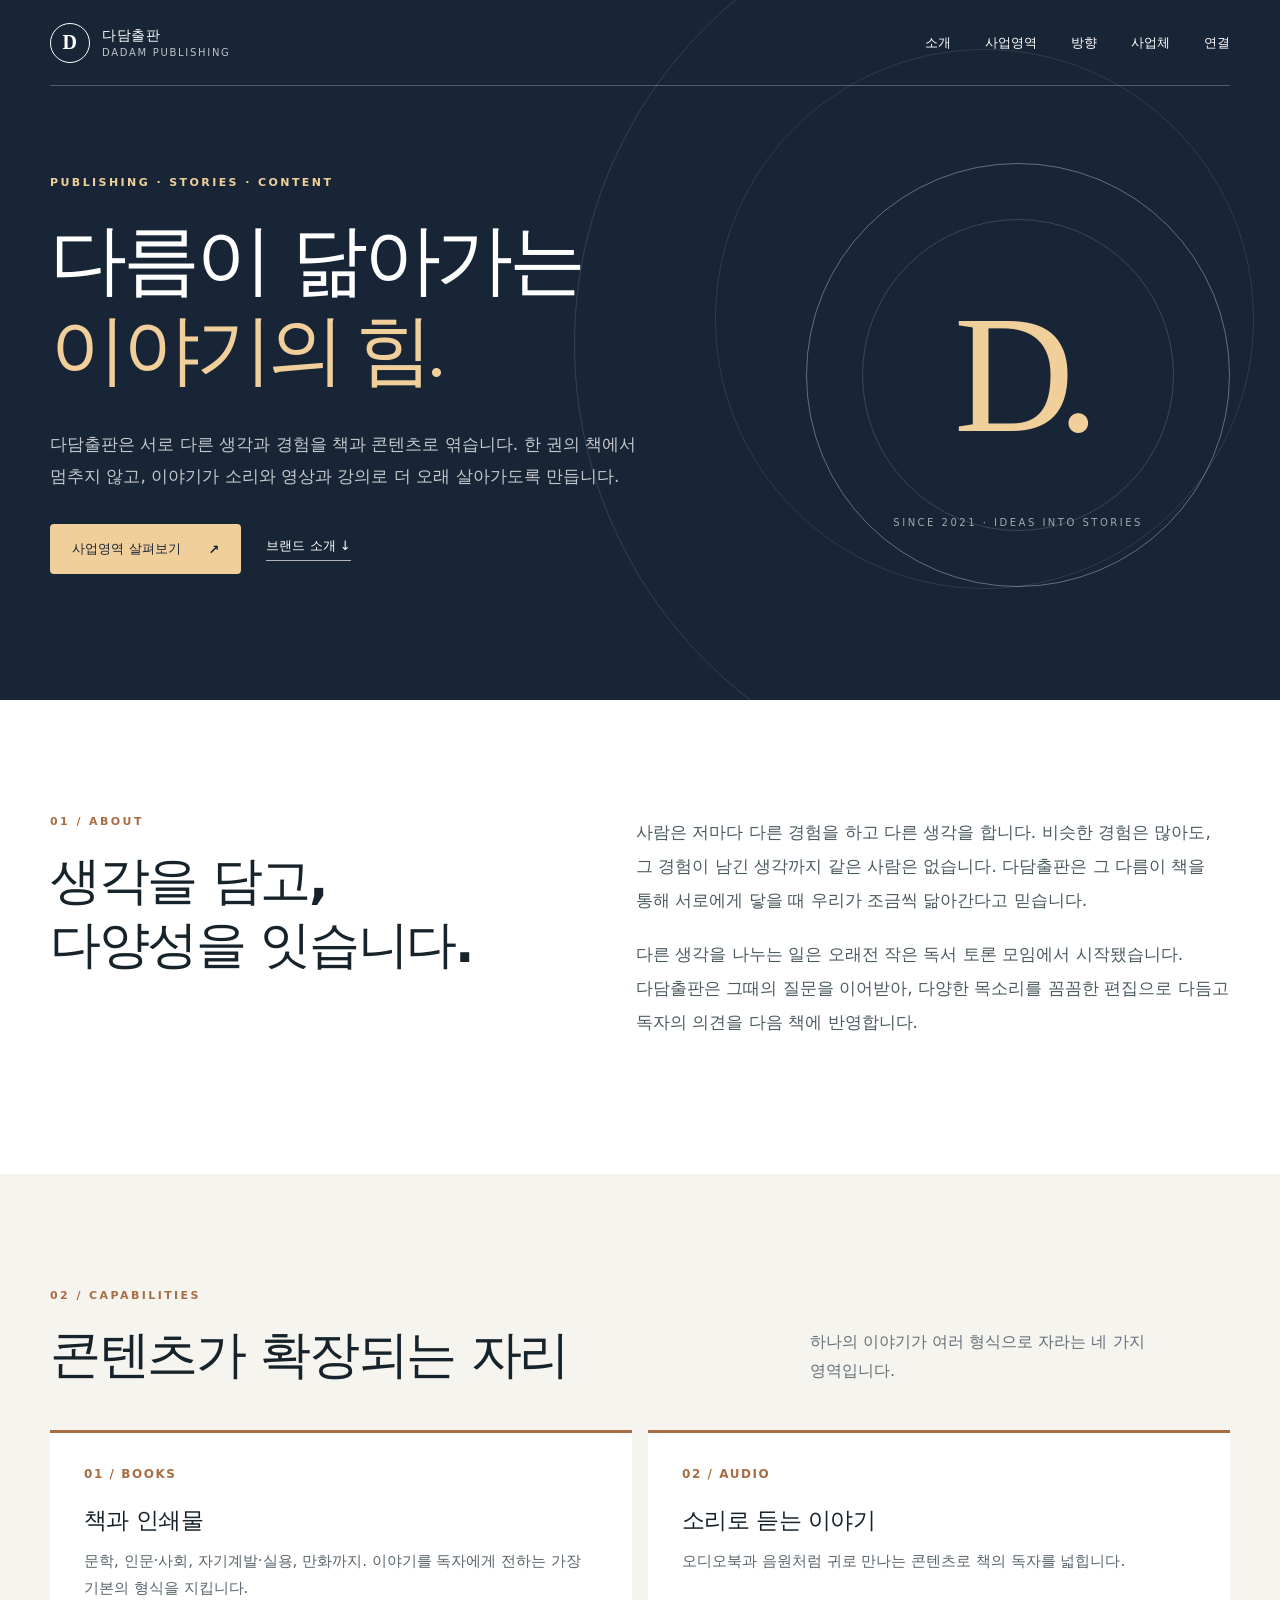
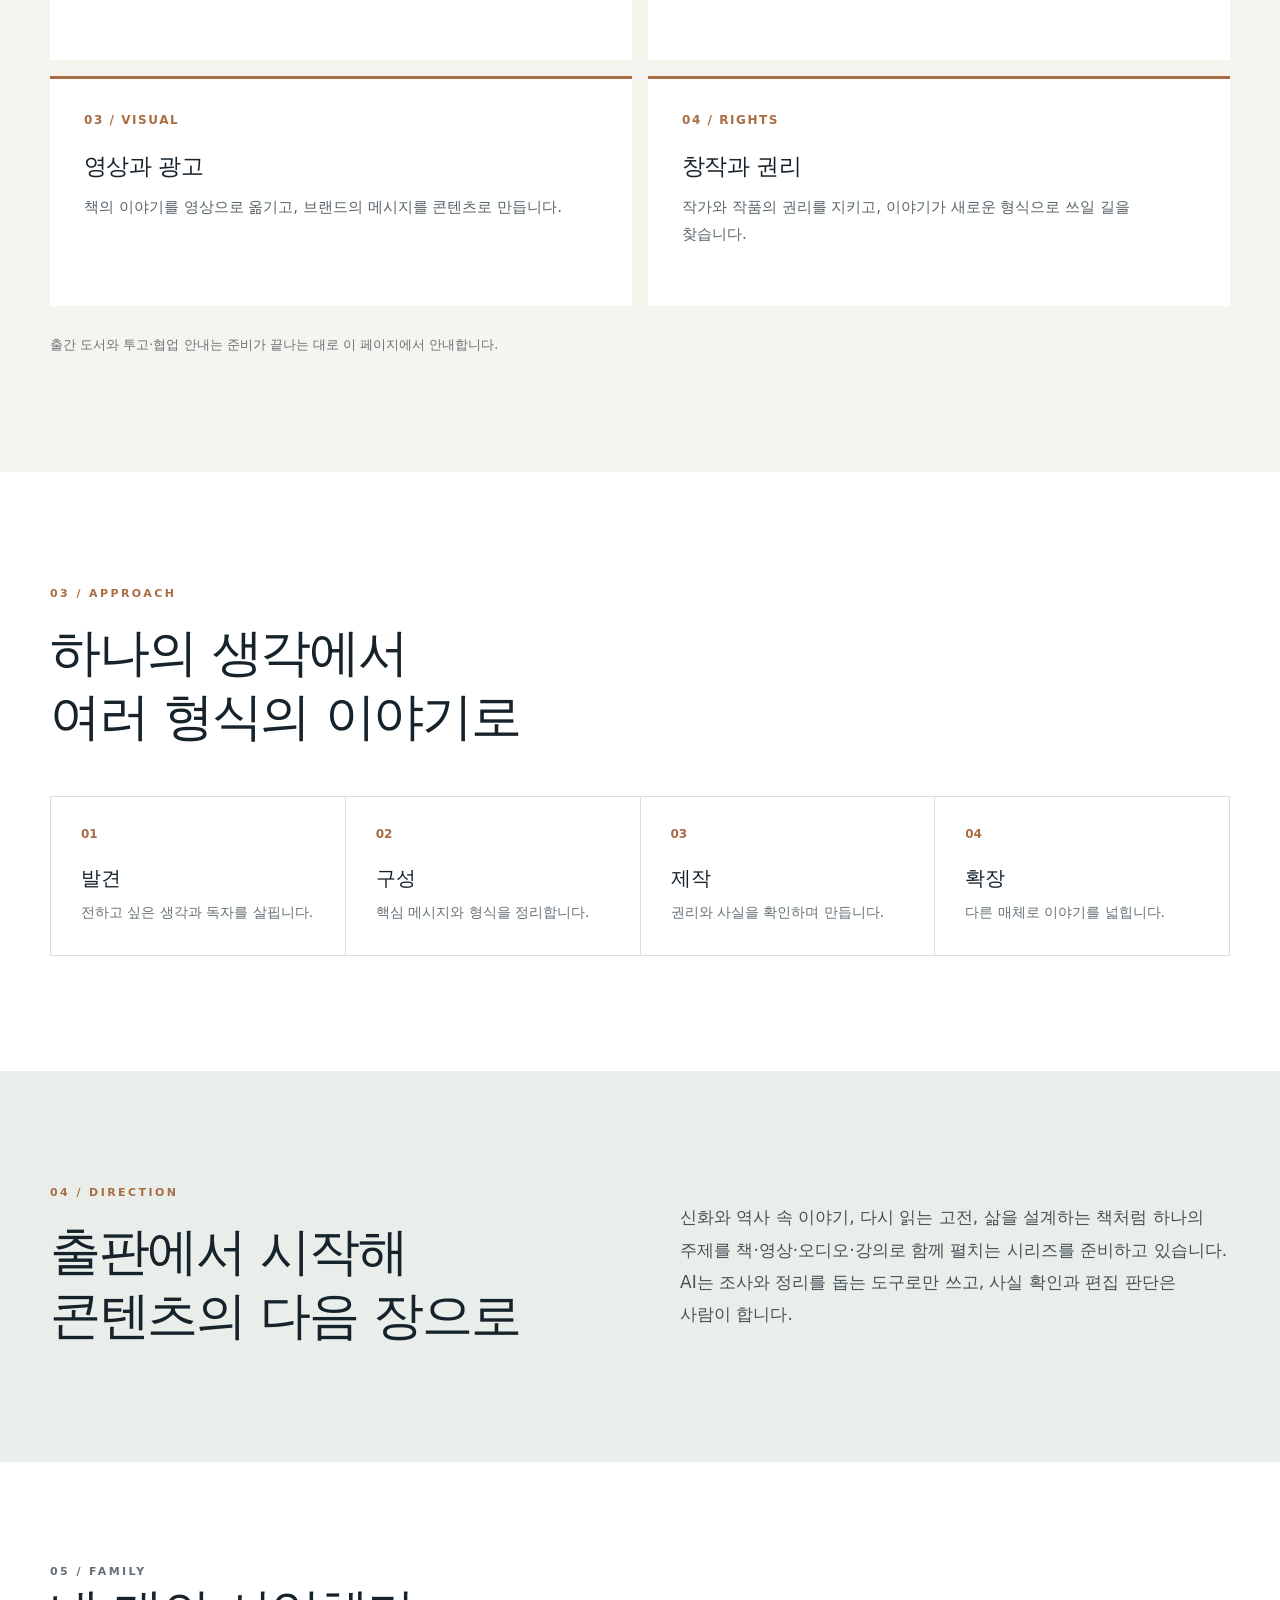
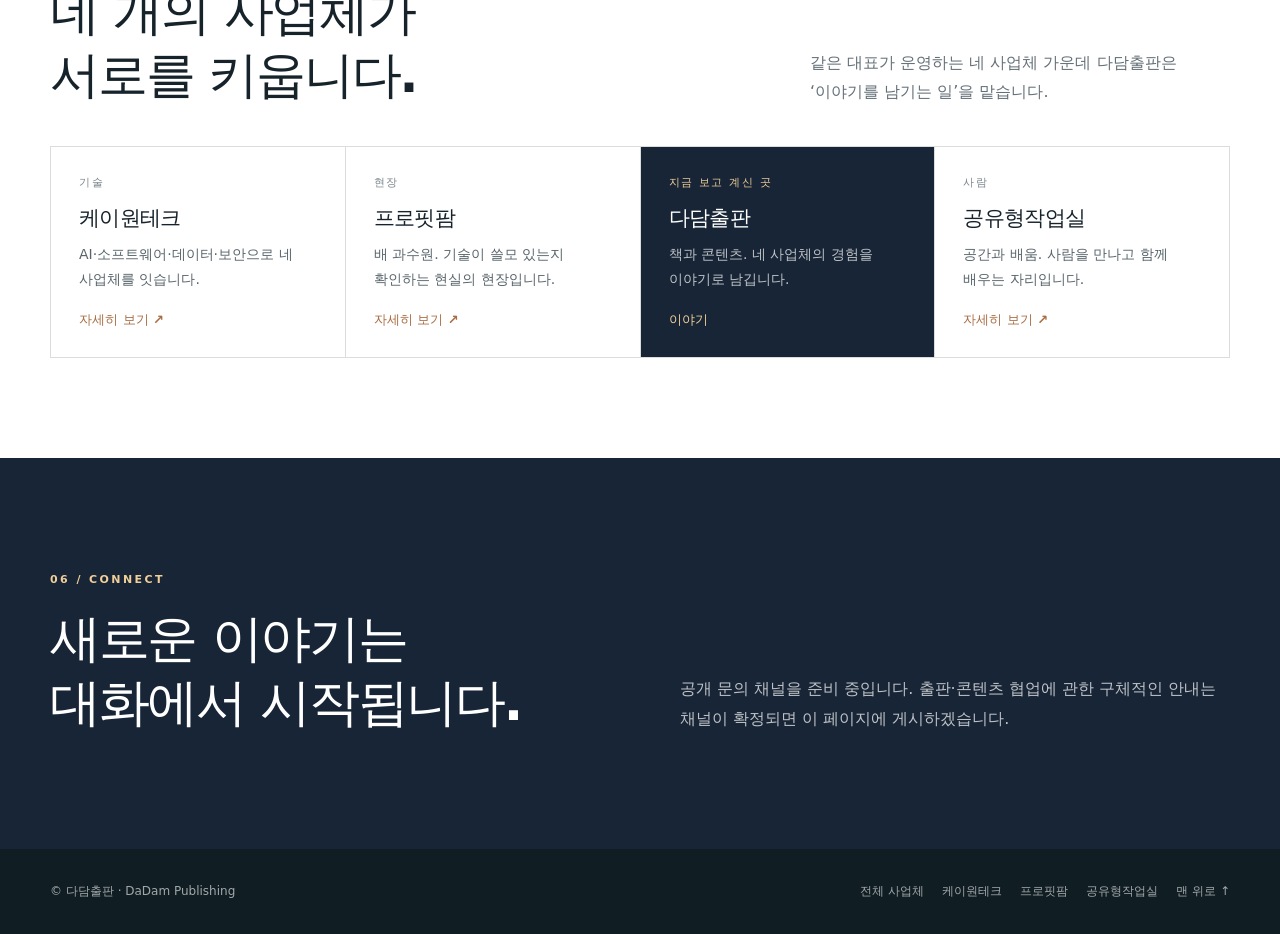
==== dadam-publishing/index.html @ c3b6c8d9 "Add four business one-pages under user site Co-Authored-By: Claude Opus 5.5 <noreply@anthropic.com>" ====
<!doctype html>
<html lang="ko">
<head>
  <meta charset="utf-8"><meta name="viewport" content="width=device-width,initial-scale=1">
  <meta name="theme-color" content="#172536"><meta name="description" content="다담출판은 ‘다름이 닮아가다’를 모토로 서로 다른 생각과 경험을 책과 콘텐츠로 엮는 출판 브랜드입니다.">
  <meta property="og:type" content="website"><meta property="og:title" content="다담출판 | DaDam Publishing"><meta property="og:description" content="다름이 닮아가다. 생각과 이야기를 콘텐츠로 연결합니다.">
  <title>다담출판 | DaDam Publishing</title><link rel="icon" href="/assets/favicon.svg" type="image/svg+xml"><link rel="stylesheet" href="/assets/brands.css"><link rel="stylesheet" href="/assets/sections.css"><script src="/assets/brands.js" defer></script>
</head>
<body class="dadam">
  <a class="skip" href="#main">본문으로 바로가기</a>
  <header class="site-header"><div class="shell nav-wrap"><a class="brand" href="#top" aria-label="다담출판 처음으로"><span class="brand-symbol" aria-hidden="true">D</span><span>다담출판<small>DADAM PUBLISHING</small></span></a><button class="menu-toggle" type="button" aria-controls="nav" aria-expanded="false" aria-label="메뉴 열기"><span></span><span></span><span></span></button><nav class="nav" id="nav" aria-label="주 메뉴"><a href="#about">소개</a><a href="#work">사업영역</a><a href="#direction">방향</a><a href="#family">사업체</a><a href="#contact">연결</a></nav></div></header>
  <main id="main">
    <section class="hero" id="top"><div class="shell hero-inner"><div><p class="eyebrow">PUBLISHING · STORIES · CONTENT</p><h1>다름이 닮아가는<br><em>이야기의 힘.</em></h1><p class="hero-lead">다담출판은 서로 다른 생각과 경험을 책과 콘텐츠로 엮습니다. 한 권의 책에서 멈추지 않고, 이야기가 소리와 영상과 강의로 더 오래 살아가도록 만듭니다.</p><div class="hero-actions"><a class="button" href="#work">사업영역 살펴보기 <span aria-hidden="true">↗</span></a><a class="quiet-link" href="#about">브랜드 소개 ↓</a></div></div><div class="hero-art" aria-hidden="true"><strong>D.</strong><span>SINCE 2021 · IDEAS INTO STORIES</span></div></div></section>
    <section class="section about" id="about"><div class="shell about-layout"><div><p class="section-label">01 / ABOUT</p><h2>생각을 담고,<br>다양성을 잇습니다.</h2></div><div class="about-copy"><p>사람은 저마다 다른 경험을 하고 다른 생각을 합니다. 비슷한 경험은 많아도, 그 경험이 남긴 생각까지 같은 사람은 없습니다. 다담출판은 그 <strong>다름</strong>이 책을 통해 서로에게 닿을 때 우리가 조금씩 <strong>닮아간다</strong>고 믿습니다.</p><p>다른 생각을 나누는 일은 오래전 작은 독서 토론 모임에서 시작됐습니다. 다담출판은 그때의 질문을 이어받아, 다양한 목소리를 꼼꼼한 편집으로 다듬고 독자의 의견을 다음 책에 반영합니다.</p></div></div></section>
    <section class="section capabilities" id="work"><div class="shell"><div class="section-head"><div><p class="section-label">02 / CAPABILITIES</p><h2>콘텐츠가 확장되는 자리</h2></div><p>하나의 이야기가 여러 형식으로 자라는 네 가지 영역입니다.</p></div><div class="card-grid"><article class="card"><span>01 / BOOKS</span><h3>책과 인쇄물</h3><p>문학, 인문·사회, 자기계발·실용, 만화까지. 이야기를 독자에게 전하는 가장 기본의 형식을 지킵니다.</p></article><article class="card"><span>02 / AUDIO</span><h3>소리로 듣는 이야기</h3><p>오디오북과 음원처럼 귀로 만나는 콘텐츠로 책의 독자를 넓힙니다.</p></article><article class="card"><span>03 / VISUAL</span><h3>영상과 광고</h3><p>책의 이야기를 영상으로 옮기고, 브랜드의 메시지를 콘텐츠로 만듭니다.</p></article><article class="card"><span>04 / RIGHTS</span><h3>창작과 권리</h3><p>작가와 작품의 권리를 지키고, 이야기가 새로운 형식으로 쓰일 길을 찾습니다.</p></article></div><p class="note">출간 도서와 투고·협업 안내는 준비가 끝나는 대로 이 페이지에서 안내합니다.</p></div></section>
    <section class="section process"><div class="shell"><p class="section-label">03 / APPROACH</p><h2>하나의 생각에서<br>여러 형식의 이야기로</h2><div class="process-grid"><div><b>01</b><strong>발견</strong><p>전하고 싶은 생각과 독자를 살핍니다.</p></div><div><b>02</b><strong>구성</strong><p>핵심 메시지와 형식을 정리합니다.</p></div><div><b>03</b><strong>제작</strong><p>권리와 사실을 확인하며 만듭니다.</p></div><div><b>04</b><strong>확장</strong><p>다른 매체로 이야기를 넓힙니다.</p></div></div></div></section>
    <section class="section future" id="direction"><div class="shell future-layout"><div><p class="section-label">04 / DIRECTION</p><h2>출판에서 시작해<br>콘텐츠의 다음 장으로</h2></div><p>신화와 역사 속 이야기, 다시 읽는 고전, 삶을 설계하는 책처럼 하나의 주제를 책·영상·오디오·강의로 함께 펼치는 시리즈를 준비하고 있습니다. AI는 조사와 정리를 돕는 도구로만 쓰고, 사실 확인과 편집 판단은 사람이 합니다.</p></div></section>
    <section class="family" id="family"><div class="shell"><div class="family-head"><div><p class="family-label">05 / FAMILY</p><h2>네 개의 사업체가<br>서로를 키웁니다.</h2></div><p>같은 대표가 운영하는 네 사업체 가운데 다담출판은 ‘이야기를 남기는 일’을 맡습니다.</p></div><div class="family-grid"><a class="family-card" href="/k-won-technologies/"><small>기술</small><strong>케이원테크</strong><span>AI·소프트웨어·데이터·보안으로 네 사업체를 잇습니다.</span><em>자세히 보기 ↗</em></a><a class="family-card" href="/pro-fit-farm/"><small>현장</small><strong>프로핏팜</strong><span>배 과수원. 기술이 쓸모 있는지 확인하는 현실의 현장입니다.</span><em>자세히 보기 ↗</em></a><div class="family-card here"><small>지금 보고 계신 곳</small><strong>다담출판</strong><span>책과 콘텐츠. 네 사업체의 경험을 이야기로 남깁니다.</span><em>이야기</em></div><a class="family-card" href="/shared-studio/"><small>사람</small><strong>공유형작업실</strong><span>공간과 배움. 사람을 만나고 함께 배우는 자리입니다.</span><em>자세히 보기 ↗</em></a></div></div></section>
    <section class="section contact" id="contact"><div class="shell contact-layout"><div><p class="section-label">06 / CONNECT</p><h2>새로운 이야기는<br>대화에서 시작됩니다.</h2></div><p>공개 문의 채널을 준비 중입니다. 출판·콘텐츠 협업에 관한 구체적인 안내는 채널이 확정되면 이 페이지에 게시하겠습니다.</p></div></section>
  </main>
  <footer class="site-footer"><div class="shell footer-layout"><span>© 다담출판 · DaDam Publishing</span><nav class="footer-links" aria-label="사업체 페이지"><a href="/">전체 사업체</a><a href="/k-won-technologies/">케이원테크</a><a href="/pro-fit-farm/">프로핏팜</a><a href="/shared-studio/">공유형작업실</a><a href="#top">맨 위로 ↑</a></nav></div></footer>
</body></html>
---- assets/brands.css ----
:root{font-family:"Pretendard","Noto Sans KR","Apple SD Gothic Neo",system-ui,sans-serif;color:#17232b;background:#f6f4ef;font-synthesis:none}*{box-sizing:border-box}html{scroll-behavior:smooth}body{margin:0;word-break:keep-all}a{color:inherit;text-decoration:none}button{font:inherit}.shell{width:min(1180px,calc(100% - 48px));margin:auto}.skip{position:absolute;left:12px;top:-60px;background:#fff;padding:10px;z-index:99}.skip:focus{top:12px}.site-header{position:absolute;z-index:10;inset:0 0 auto;color:#fff}.nav-wrap{height:86px;border-bottom:1px solid #ffffff40;display:flex;align-items:center;justify-content:space-between}.brand{display:flex;align-items:center;gap:12px;font-size:14px;font-weight:800;letter-spacing:.04em}.brand-symbol{width:40px;height:40px;border:1px solid currentColor;border-radius:50%;display:grid;place-items:center;font-family:Georgia,serif;font-size:20px}.brand small{display:block;font-size:10px;font-weight:500;letter-spacing:.17em;opacity:.72;margin-top:2px}.nav{display:flex;gap:34px;align-items:center;font-size:13px}.nav a{transition:opacity .2s}.nav a:hover{opacity:.64}.menu-toggle{display:none;border:1px solid #ffffff77;background:transparent;color:inherit;border-radius:50%;width:42px;height:42px;cursor:pointer}.menu-toggle span{display:block;width:18px;height:1px;margin:5px auto;background:currentColor}.hero{background:var(--dark);color:#fff;min-height:700px;position:relative;overflow:hidden}.hero:after{content:"";position:absolute;right:-15%;top:-15%;width:70vw;height:70vw;max-width:920px;max-height:920px;border:1px solid #ffffff20;border-radius:50%;pointer-events:none}.hero:before{content:"";position:absolute;right:2%;top:7%;width:42vw;height:42vw;max-width:570px;max-height:570px;border:1px solid #ffffff1a;border-radius:50%;pointer-events:none}.hero-inner{position:relative;z-index:1;min-height:700px;display:grid;grid-template-columns:1.25fr .75fr;gap:50px;align-items:center;padding:135px 0 85px}.eyebrow,.section-label{font-size:11px;letter-spacing:.22em;font-weight:800;text-transform:uppercase}.eyebrow{color:var(--accent);margin:0 0 26px}.hero h1{font-size:clamp(46px,6vw,84px);line-height:1.17;letter-spacing:-.055em;margin:0;max-width:860px}.hero h1 em{font-family:Georgia,serif;font-weight:400;font-style:italic;color:var(--accent)}.hero-lead{font-size:17px;line-height:1.9;max-width:620px;color:#ffffffbf;margin:32px 0}.hero-actions{display:flex;gap:25px;align-items:center;flex-wrap:wrap}.button{display:inline-flex;align-items:center;justify-content:center;gap:28px;padding:16px 22px;background:var(--accent);color:var(--dark);font-size:13px;font-weight:800;border-radius:4px}.button:hover{filter:brightness(.94)}.quiet-link{font-size:13px;border-bottom:1px solid #ffffffaa;padding-bottom:5px}.hero-art{aspect-ratio:1;max-width:440px;width:100%;border:1px solid #ffffff55;border-radius:50%;display:grid;place-items:center;position:relative;margin:auto}.hero-art:before{content:"";position:absolute;inset:13%;border:1px solid #ffffff28;border-radius:50%}.hero-art strong{font-family:Georgia,serif;font-size:clamp(78px,13vw,170px);font-weight:400;line-height:1;color:var(--accent);letter-spacing:-.1em}.hero-art span{position:absolute;bottom:13%;font-size:10px;letter-spacing:.25em;color:#ffffff99}.section{padding:115px 0}.section-label{color:var(--tone);margin:0 0 20px}.section h2{font-size:clamp(34px,4vw,54px);line-height:1.25;letter-spacing:-.045em;margin:0}.section-lead{font-size:18px;line-height:1.9;color:#47545b;max-width:760px}.about{background:#fff}.about-layout{display:grid;grid-template-columns:.9fr 1.1fr;gap:100px}.about-copy p{font-size:17px;line-height:2;color:#4c5b60;margin:0 0 20px}.capabilities{background:#f6f4ef}.section-head{display:flex;align-items:end;justify-content:space-between;gap:40px;margin-bottom:44px}.section-head>p{max-width:420px;line-height:1.8;color:#647077;margin:0}.card-grid{display:grid;grid-template-columns:repeat(2,1fr);gap:16px}.card{background:#fff;padding:34px;min-height:230px;border-top:3px solid var(--tone);display:flex;flex-direction:column}.card span{color:var(--tone);font-size:12px;letter-spacing:.13em;font-weight:800}.card h3{font-size:23px;letter-spacing:-.03em;margin:24px 0 12px}.card p{font-size:15px;line-height:1.8;color:#59656b;margin:0}.note{font-size:13px;line-height:1.75;color:#667278;margin:28px 0 0}.process{background:#fff}.process-grid{display:grid;grid-template-columns:repeat(4,1fr);gap:1px;background:#d9dedb;border:1px solid #d9dedb;margin-top:48px}.process-grid div{background:#fff;padding:30px;min-height:155px}.process-grid b{display:block;color:var(--tone);font-size:12px;margin-bottom:24px}.process-grid strong{font-size:20px}.process-grid p{color:#667278;font-size:14px;line-height:1.7;margin:9px 0 0}.future{background:#e9eeea}.future-layout{display:grid;grid-template-columns:1fr 1fr;gap:80px;align-items:center}.future p:last-child{font-size:17px;line-height:1.9;color:#465359;margin:0}.contact{background:var(--dark);color:#fff}.contact .section-label{color:var(--accent)}.contact-layout{display:grid;grid-template-columns:1fr 1fr;gap:80px;align-items:end}.contact p:last-child{font-size:16px;line-height:1.9;color:#ffffffb8;margin:0}.site-footer{background:#101e24;color:#ffffff9b;padding:34px 0;font-size:12px}.footer-layout{display:flex;justify-content:space-between;align-items:center;gap:25px}.footer-links{display:flex;gap:18px;flex-wrap:wrap}.footer-links a:hover{text-decoration:underline}.dadam{--dark:#172536;--accent:#f1cf9a;--tone:#a96d44}.studio{--dark:#173a39;--accent:#b9e9d8;--tone:#277e73}.farm{--dark:#253a25;--accent:#d8ef98;--tone:#60813b}@media(max-width:780px){.shell{width:min(100% - 36px,1180px)}.nav-wrap{height:72px}.menu-toggle{display:block}.nav{display:none;position:absolute;top:72px;left:0;right:0;background:var(--dark);padding:20px 18px 28px;flex-direction:column;align-items:stretch;gap:0;border-top:1px solid #ffffff40}.nav.open{display:flex}.nav a{padding:13px}.hero,.hero-inner{min-height:auto}.hero-inner{display:flex;flex-direction:column;align-items:stretch;gap:50px;padding:145px 0 80px}.hero-art{max-width:280px;margin:0 auto}.hero-art strong{font-size:110px}.section{padding:78px 0}.about-layout,.future-layout,.contact-layout{grid-template-columns:1fr;gap:32px}.section-head{display:block}.section-head>p{margin-top:18px}.process-grid{grid-template-columns:repeat(2,1fr)}.footer-layout{align-items:flex-start;flex-direction:column}}@media(max-width:520px){.hero h1{font-size:42px}.hero-lead{font-size:15px}.hero-art{max-width:210px}.hero-art strong{font-size:82px}.card-grid,.process-grid{grid-template-columns:1fr}.card{min-height:auto}.section h2{font-size:34px}.footer-links{gap:12px}}
---- assets/sections.css ----
/* 네 사업체 페이지 공통: '함께하는 사업체' 섹션 */
.family{background:#fff;padding:100px 0}
.family-head{display:flex;align-items:end;justify-content:space-between;gap:40px;margin-bottom:40px}
.family-head h2{font-size:clamp(32px,4vw,50px);line-height:1.25;letter-spacing:-.045em;margin:0}
.family-head p{max-width:420px;line-height:1.8;color:#647077;margin:0}
.family-label{font-size:11px;letter-spacing:.22em;font-weight:800;text-transform:uppercase;color:var(--tone);margin:0 0 20px}
.family-grid{display:grid;grid-template-columns:repeat(4,1fr);gap:1px;background:#d9dedb;border:1px solid #d9dedb}
.family-card{background:#fff;padding:28px;min-height:210px;display:flex;flex-direction:column;transition:background .2s}
a.family-card:hover{background:#f6f8f7}
.family-card small{font-size:11px;font-weight:800;letter-spacing:.14em;color:#7a868c}
.family-card strong{font-size:21px;letter-spacing:-.03em;margin:14px 0 10px}
.family-card span{font-size:14px;line-height:1.75;color:#59656b}
.family-card em{margin-top:auto;padding-top:18px;font-style:normal;font-size:13px;font-weight:700;color:var(--tone)}
.family-card.here{background:var(--dark);color:#fff}
.family-card.here span{color:#ffffffb8}
.family-card.here small,.family-card.here em{color:var(--accent)}
.k1{--dark:#081b2d;--accent:#bdf36b;--tone:#2f6f8f}
.k1 .family{background:#f5f7f5}
@media(max-width:980px){.family-grid{grid-template-columns:1fr 1fr}}
@media(max-width:780px){.family{padding:78px 0}.family-head{display:block}.family-head p{margin-top:18px}}
@media(max-width:520px){.family-grid{grid-template-columns:1fr}.family-card{min-height:auto}.family-head h2{font-size:32px}}
.hub{--dark:#101e24;--accent:#e9dcc0;--tone:#3e6470}
.hub .hero,.hub .hero-inner{min-height:620px}
.hub .family{padding-top:90px}
.hero-art span{max-width:72%;text-align:center;line-height:1.7}
@media(max-width:520px){.hero-art span{font-size:9px;letter-spacing:.18em}}
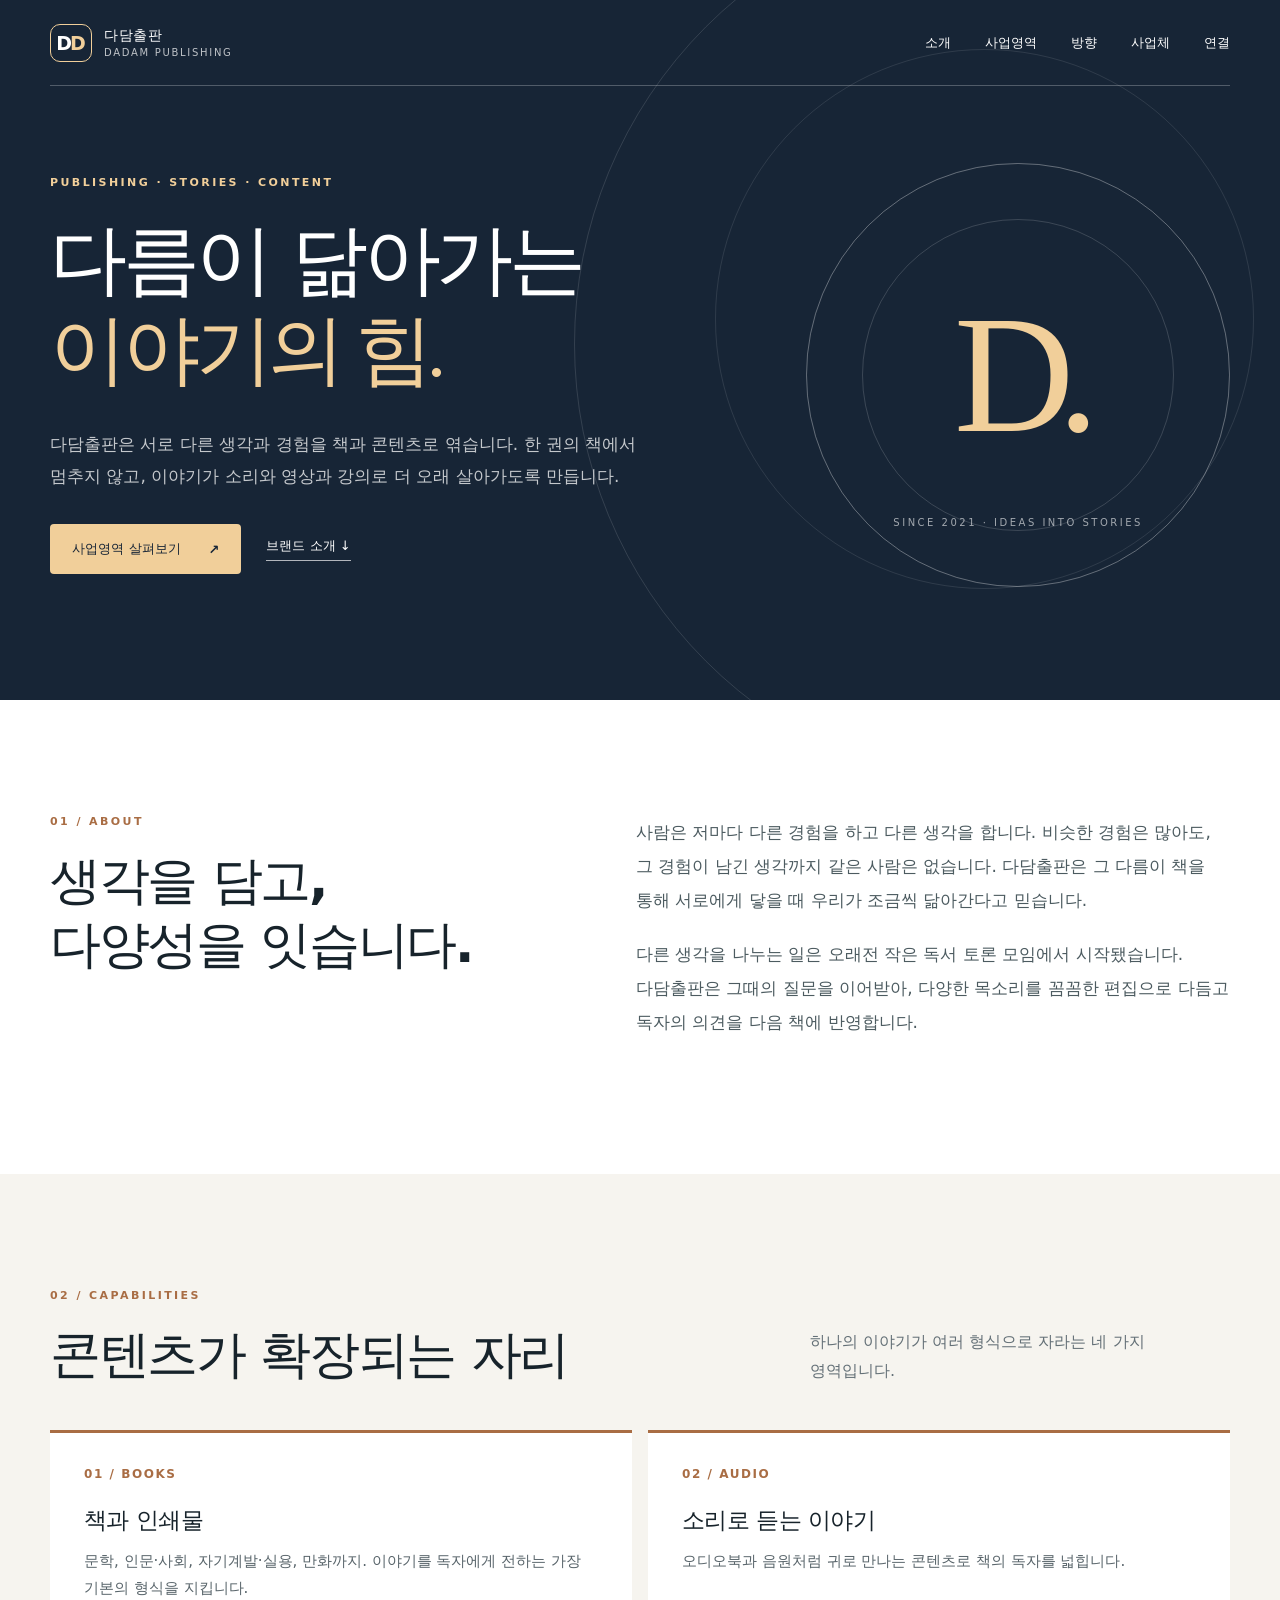
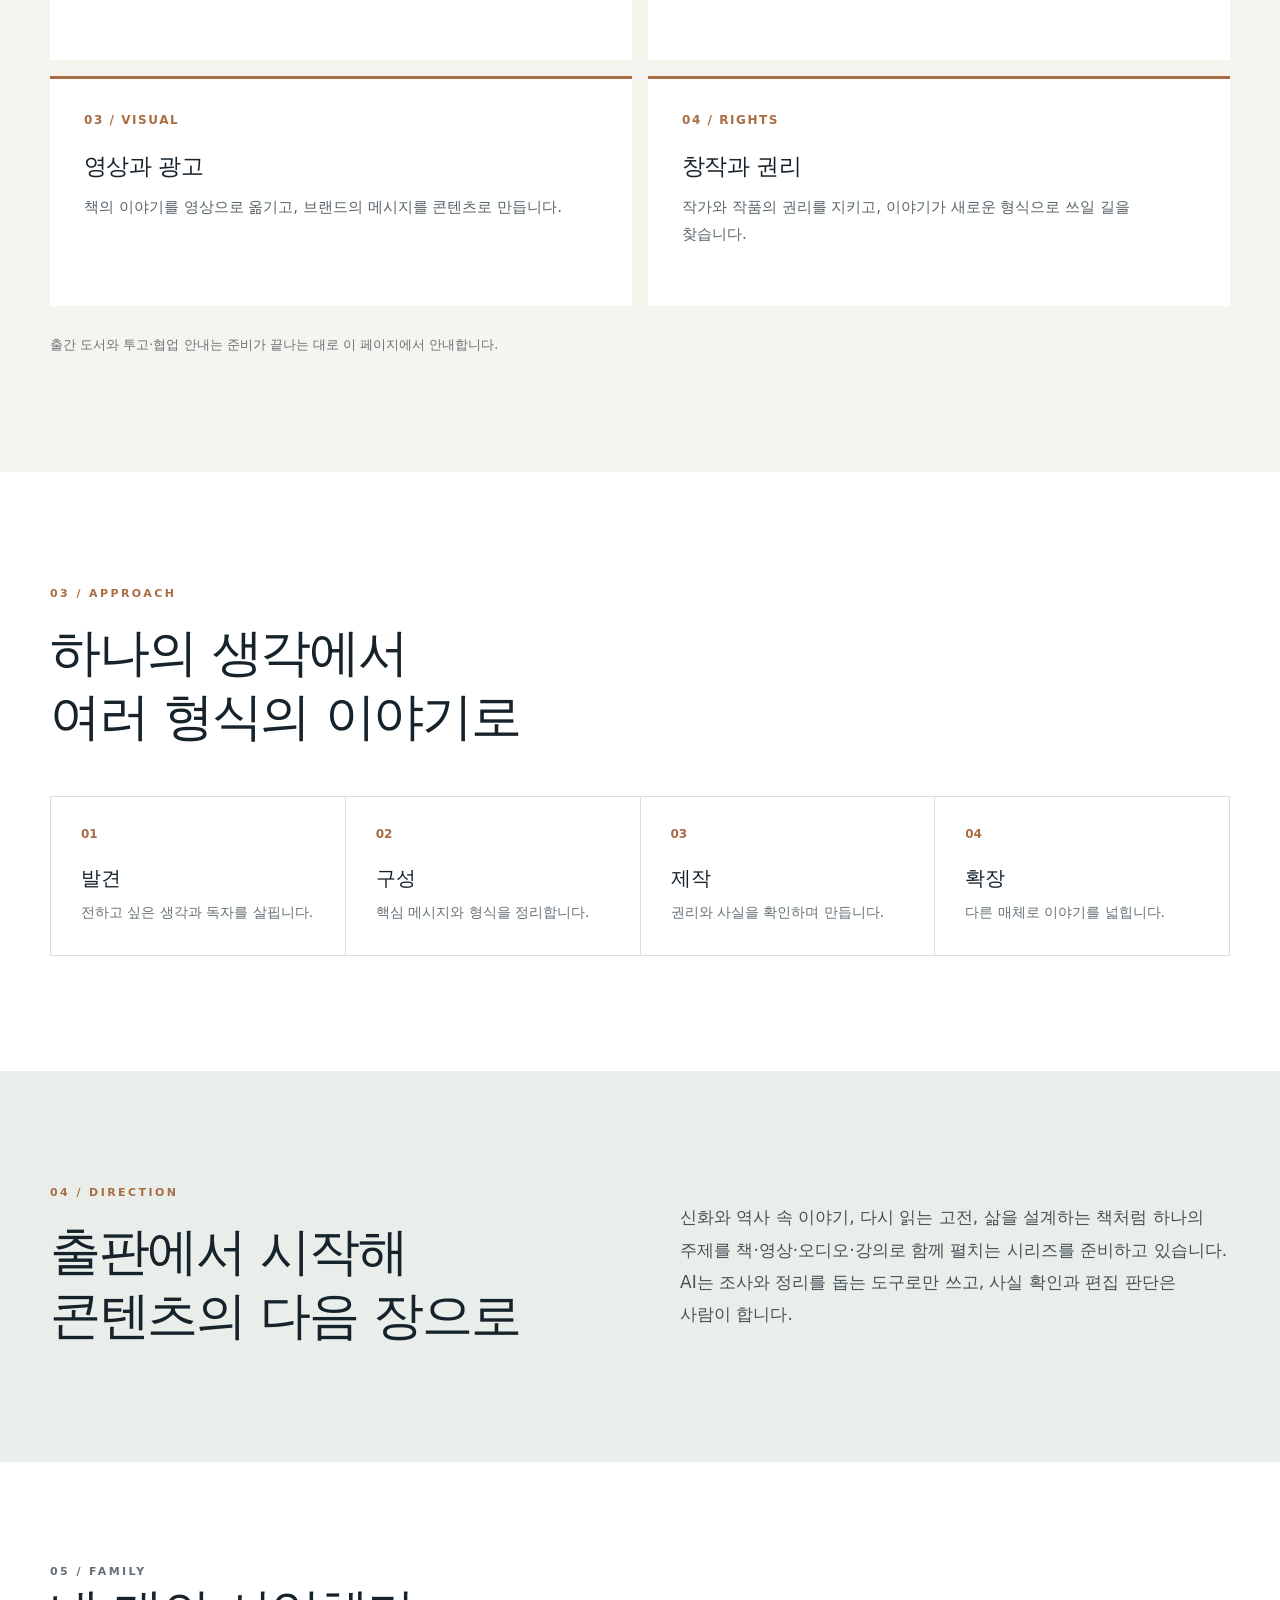
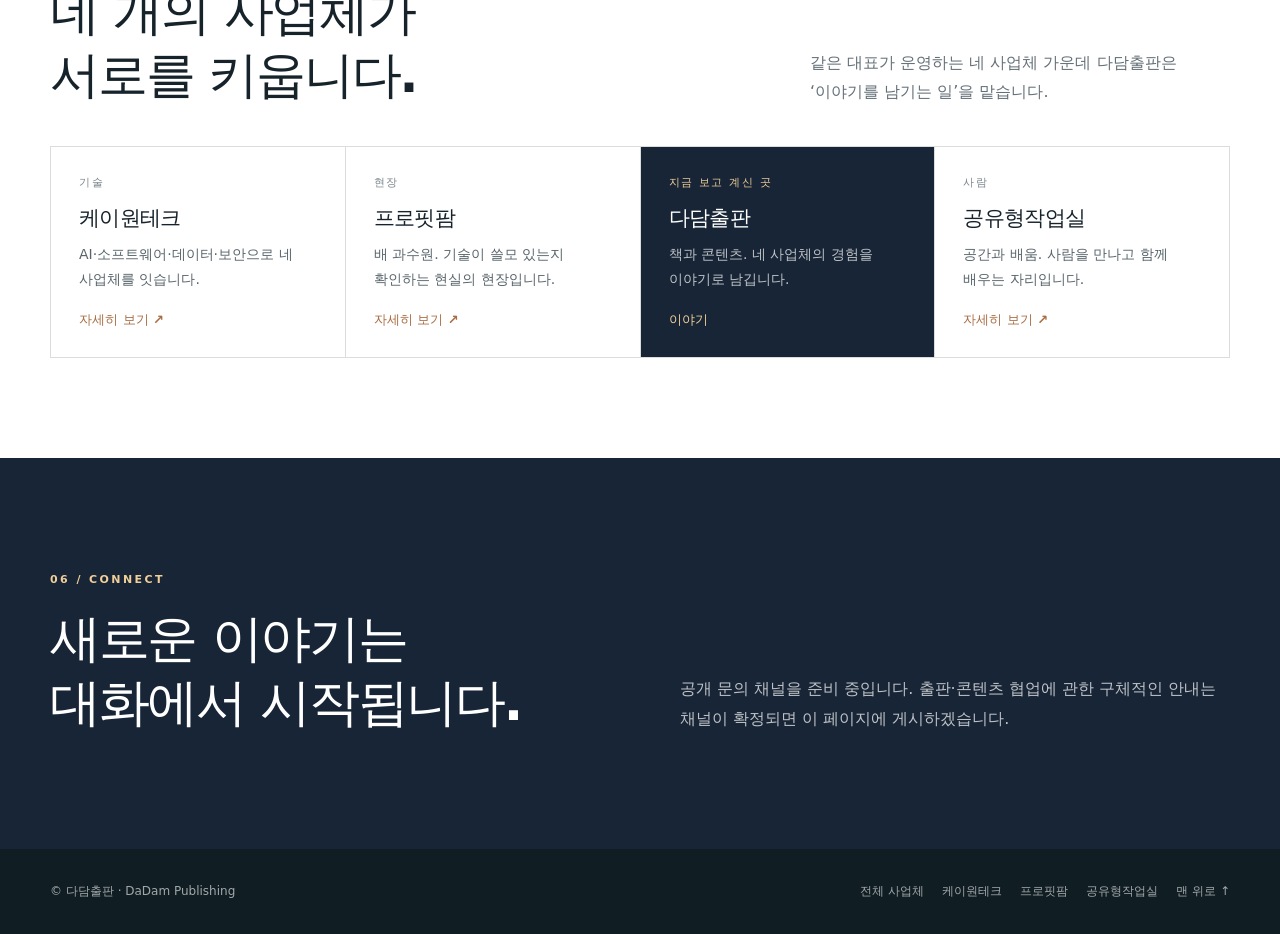
==== commit 05d1d8d1: "Add K1-style favicons and logo marks for each business Co-Authored-By: Claude Opus 5.5 <noreply@anth" ====
--- a/dadam-publishing/index.html
+++ b/dadam-publishing/index.html
@@ -4,11 +4,11 @@
   <meta charset="utf-8"><meta name="viewport" content="width=device-width,initial-scale=1">
   <meta name="theme-color" content="#172536"><meta name="description" content="다담출판은 ‘다름이 닮아가다’를 모토로 서로 다른 생각과 경험을 책과 콘텐츠로 엮는 출판 브랜드입니다.">
   <meta property="og:type" content="website"><meta property="og:title" content="다담출판 | DaDam Publishing"><meta property="og:description" content="다름이 닮아가다. 생각과 이야기를 콘텐츠로 연결합니다.">
-  <title>다담출판 | DaDam Publishing</title><link rel="icon" href="/assets/favicon.svg" type="image/svg+xml"><link rel="stylesheet" href="/assets/brands.css"><link rel="stylesheet" href="/assets/sections.css"><script src="/assets/brands.js" defer></script>
+  <title>다담출판 | DaDam Publishing</title><link rel="icon" href="/assets/favicon-dadam.svg" type="image/svg+xml"><link rel="stylesheet" href="/assets/brands.css"><link rel="stylesheet" href="/assets/sections.css"><script src="/assets/brands.js" defer></script>
 </head>
 <body class="dadam">
   <a class="skip" href="#main">본문으로 바로가기</a>
-  <header class="site-header"><div class="shell nav-wrap"><a class="brand" href="#top" aria-label="다담출판 처음으로"><span class="brand-symbol" aria-hidden="true">D</span><span>다담출판<small>DADAM PUBLISHING</small></span></a><button class="menu-toggle" type="button" aria-controls="nav" aria-expanded="false" aria-label="메뉴 열기"><span></span><span></span><span></span></button><nav class="nav" id="nav" aria-label="주 메뉴"><a href="#about">소개</a><a href="#work">사업영역</a><a href="#direction">방향</a><a href="#family">사업체</a><a href="#contact">연결</a></nav></div></header>
+  <header class="site-header"><div class="shell nav-wrap"><a class="brand" href="#top" aria-label="다담출판 처음으로"><span class="brand-symbol" aria-hidden="true">D<span>D</span></span><span>다담출판<small>DADAM PUBLISHING</small></span></a><button class="menu-toggle" type="button" aria-controls="nav" aria-expanded="false" aria-label="메뉴 열기"><span></span><span></span><span></span></button><nav class="nav" id="nav" aria-label="주 메뉴"><a href="#about">소개</a><a href="#work">사업영역</a><a href="#direction">방향</a><a href="#family">사업체</a><a href="#contact">연결</a></nav></div></header>
   <main id="main">
     <section class="hero" id="top"><div class="shell hero-inner"><div><p class="eyebrow">PUBLISHING · STORIES · CONTENT</p><h1>다름이 닮아가는<br><em>이야기의 힘.</em></h1><p class="hero-lead">다담출판은 서로 다른 생각과 경험을 책과 콘텐츠로 엮습니다. 한 권의 책에서 멈추지 않고, 이야기가 소리와 영상과 강의로 더 오래 살아가도록 만듭니다.</p><div class="hero-actions"><a class="button" href="#work">사업영역 살펴보기 <span aria-hidden="true">↗</span></a><a class="quiet-link" href="#about">브랜드 소개 ↓</a></div></div><div class="hero-art" aria-hidden="true"><strong>D.</strong><span>SINCE 2021 · IDEAS INTO STORIES</span></div></div></section>
     <section class="section about" id="about"><div class="shell about-layout"><div><p class="section-label">01 / ABOUT</p><h2>생각을 담고,<br>다양성을 잇습니다.</h2></div><div class="about-copy"><p>사람은 저마다 다른 경험을 하고 다른 생각을 합니다. 비슷한 경험은 많아도, 그 경험이 남긴 생각까지 같은 사람은 없습니다. 다담출판은 그 <strong>다름</strong>이 책을 통해 서로에게 닿을 때 우리가 조금씩 <strong>닮아간다</strong>고 믿습니다.</p><p>다른 생각을 나누는 일은 오래전 작은 독서 토론 모임에서 시작됐습니다. 다담출판은 그때의 질문을 이어받아, 다양한 목소리를 꼼꼼한 편집으로 다듬고 독자의 의견을 다음 책에 반영합니다.</p></div></div></section>
--- a/assets/brands.css
+++ b/assets/brands.css
@@ -1 +1,3 @@
 :root{font-family:"Pretendard","Noto Sans KR","Apple SD Gothic Neo",system-ui,sans-serif;color:#17232b;background:#f6f4ef;font-synthesis:none}*{box-sizing:border-box}html{scroll-behavior:smooth}body{margin:0;word-break:keep-all}a{color:inherit;text-decoration:none}button{font:inherit}.shell{width:min(1180px,calc(100% - 48px));margin:auto}.skip{position:absolute;left:12px;top:-60px;background:#fff;padding:10px;z-index:99}.skip:focus{top:12px}.site-header{position:absolute;z-index:10;inset:0 0 auto;color:#fff}.nav-wrap{height:86px;border-bottom:1px solid #ffffff40;display:flex;align-items:center;justify-content:space-between}.brand{display:flex;align-items:center;gap:12px;font-size:14px;font-weight:800;letter-spacing:.04em}.brand-symbol{width:40px;height:40px;border:1px solid currentColor;border-radius:50%;display:grid;place-items:center;font-family:Georgia,serif;font-size:20px}.brand small{display:block;font-size:10px;font-weight:500;letter-spacing:.17em;opacity:.72;margin-top:2px}.nav{display:flex;gap:34px;align-items:center;font-size:13px}.nav a{transition:opacity .2s}.nav a:hover{opacity:.64}.menu-toggle{display:none;border:1px solid #ffffff77;background:transparent;color:inherit;border-radius:50%;width:42px;height:42px;cursor:pointer}.menu-toggle span{display:block;width:18px;height:1px;margin:5px auto;background:currentColor}.hero{background:var(--dark);color:#fff;min-height:700px;position:relative;overflow:hidden}.hero:after{content:"";position:absolute;right:-15%;top:-15%;width:70vw;height:70vw;max-width:920px;max-height:920px;border:1px solid #ffffff20;border-radius:50%;pointer-events:none}.hero:before{content:"";position:absolute;right:2%;top:7%;width:42vw;height:42vw;max-width:570px;max-height:570px;border:1px solid #ffffff1a;border-radius:50%;pointer-events:none}.hero-inner{position:relative;z-index:1;min-height:700px;display:grid;grid-template-columns:1.25fr .75fr;gap:50px;align-items:center;padding:135px 0 85px}.eyebrow,.section-label{font-size:11px;letter-spacing:.22em;font-weight:800;text-transform:uppercase}.eyebrow{color:var(--accent);margin:0 0 26px}.hero h1{font-size:clamp(46px,6vw,84px);line-height:1.17;letter-spacing:-.055em;margin:0;max-width:860px}.hero h1 em{font-family:Georgia,serif;font-weight:400;font-style:italic;color:var(--accent)}.hero-lead{font-size:17px;line-height:1.9;max-width:620px;color:#ffffffbf;margin:32px 0}.hero-actions{display:flex;gap:25px;align-items:center;flex-wrap:wrap}.button{display:inline-flex;align-items:center;justify-content:center;gap:28px;padding:16px 22px;background:var(--accent);color:var(--dark);font-size:13px;font-weight:800;border-radius:4px}.button:hover{filter:brightness(.94)}.quiet-link{font-size:13px;border-bottom:1px solid #ffffffaa;padding-bottom:5px}.hero-art{aspect-ratio:1;max-width:440px;width:100%;border:1px solid #ffffff55;border-radius:50%;display:grid;place-items:center;position:relative;margin:auto}.hero-art:before{content:"";position:absolute;inset:13%;border:1px solid #ffffff28;border-radius:50%}.hero-art strong{font-family:Georgia,serif;font-size:clamp(78px,13vw,170px);font-weight:400;line-height:1;color:var(--accent);letter-spacing:-.1em}.hero-art span{position:absolute;bottom:13%;font-size:10px;letter-spacing:.25em;color:#ffffff99}.section{padding:115px 0}.section-label{color:var(--tone);margin:0 0 20px}.section h2{font-size:clamp(34px,4vw,54px);line-height:1.25;letter-spacing:-.045em;margin:0}.section-lead{font-size:18px;line-height:1.9;color:#47545b;max-width:760px}.about{background:#fff}.about-layout{display:grid;grid-template-columns:.9fr 1.1fr;gap:100px}.about-copy p{font-size:17px;line-height:2;color:#4c5b60;margin:0 0 20px}.capabilities{background:#f6f4ef}.section-head{display:flex;align-items:end;justify-content:space-between;gap:40px;margin-bottom:44px}.section-head>p{max-width:420px;line-height:1.8;color:#647077;margin:0}.card-grid{display:grid;grid-template-columns:repeat(2,1fr);gap:16px}.card{background:#fff;padding:34px;min-height:230px;border-top:3px solid var(--tone);display:flex;flex-direction:column}.card span{color:var(--tone);font-size:12px;letter-spacing:.13em;font-weight:800}.card h3{font-size:23px;letter-spacing:-.03em;margin:24px 0 12px}.card p{font-size:15px;line-height:1.8;color:#59656b;margin:0}.note{font-size:13px;line-height:1.75;color:#667278;margin:28px 0 0}.process{background:#fff}.process-grid{display:grid;grid-template-columns:repeat(4,1fr);gap:1px;background:#d9dedb;border:1px solid #d9dedb;margin-top:48px}.process-grid div{background:#fff;padding:30px;min-height:155px}.process-grid b{display:block;color:var(--tone);font-size:12px;margin-bottom:24px}.process-grid strong{font-size:20px}.process-grid p{color:#667278;font-size:14px;line-height:1.7;margin:9px 0 0}.future{background:#e9eeea}.future-layout{display:grid;grid-template-columns:1fr 1fr;gap:80px;align-items:center}.future p:last-child{font-size:17px;line-height:1.9;color:#465359;margin:0}.contact{background:var(--dark);color:#fff}.contact .section-label{color:var(--accent)}.contact-layout{display:grid;grid-template-columns:1fr 1fr;gap:80px;align-items:end}.contact p:last-child{font-size:16px;line-height:1.9;color:#ffffffb8;margin:0}.site-footer{background:#101e24;color:#ffffff9b;padding:34px 0;font-size:12px}.footer-layout{display:flex;justify-content:space-between;align-items:center;gap:25px}.footer-links{display:flex;gap:18px;flex-wrap:wrap}.footer-links a:hover{text-decoration:underline}.dadam{--dark:#172536;--accent:#f1cf9a;--tone:#a96d44}.studio{--dark:#173a39;--accent:#b9e9d8;--tone:#277e73}.farm{--dark:#253a25;--accent:#d8ef98;--tone:#60813b}@media(max-width:780px){.shell{width:min(100% - 36px,1180px)}.nav-wrap{height:72px}.menu-toggle{display:block}.nav{display:none;position:absolute;top:72px;left:0;right:0;background:var(--dark);padding:20px 18px 28px;flex-direction:column;align-items:stretch;gap:0;border-top:1px solid #ffffff40}.nav.open{display:flex}.nav a{padding:13px}.hero,.hero-inner{min-height:auto}.hero-inner{display:flex;flex-direction:column;align-items:stretch;gap:50px;padding:145px 0 80px}.hero-art{max-width:280px;margin:0 auto}.hero-art strong{font-size:110px}.section{padding:78px 0}.about-layout,.future-layout,.contact-layout{grid-template-columns:1fr;gap:32px}.section-head{display:block}.section-head>p{margin-top:18px}.process-grid{grid-template-columns:repeat(2,1fr)}.footer-layout{align-items:flex-start;flex-direction:column}}@media(max-width:520px){.hero h1{font-size:42px}.hero-lead{font-size:15px}.hero-art{max-width:210px}.hero-art strong{font-size:82px}.card-grid,.process-grid{grid-template-columns:1fr}.card{min-height:auto}.section h2{font-size:34px}.footer-links{gap:12px}}
+.brand-symbol{width:42px;height:38px;border:1.5px solid var(--accent);border-radius:10px;font-family:inherit;font-size:19px;font-weight:900;letter-spacing:-2px;padding-right:2px;display:flex;align-items:center;justify-content:center;flex:none;white-space:nowrap}
+.brand-symbol span{color:var(--accent)}
